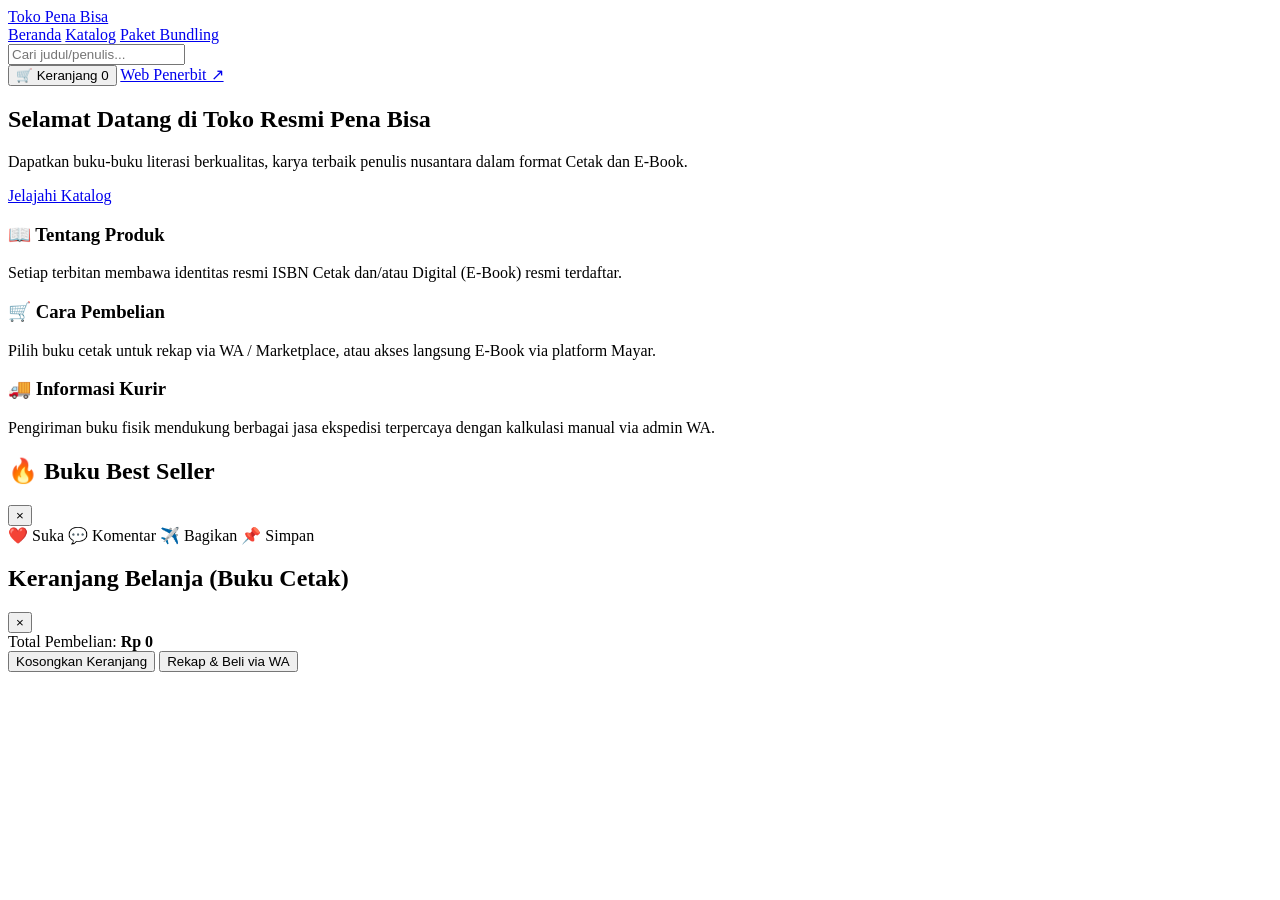
==== index.html @ 30b11e19 "Create index.html" ====
<!DOCTYPE html>
<html lang="id">
<head>
  <meta charset="UTF-8">
  <meta name="viewport" content="width=device-width, initial-scale=1.0">
  <title>Beranda - Toko Penerbit Pena Bisa</title>
  <link rel="stylesheet" href="css/style.css">
</head>
<body data-page="beranda">

  <!-- HEADER GLOBAL -->
  <header class="navbar">
    <div class="navbar-brand">
      <a href="index.html" class="logo">Toko Pena Bisa</a>
    </div>
    <nav class="nav-menu">
      <a href="index.html" class="active">Beranda</a>
      <a href="katalog.html">Katalog</a>
      <a href="bundling.html">Paket Bundling</a>
    </nav>
    <div class="nav-actions">
      <div class="search-box">
        <input type="text" id="globalSearch" placeholder="Cari judul/penulis..." onkeyup="handleSearch(event)">
      </div>
      <button class="btn-cart-nav" onclick="toggleCartModal()">
        🛒 Keranjang <span id="cartBadge" class="badge">0</span>
      </button>
      <a href="https://penabisa.com" target="_blank" rel="noopener" class="btn-shortcut">Web Penerbit ↗</a>
    </div>
  </header>

  <!-- HERO BANNER PROMOSI -->
  <section class="hero-banner">
    <div class="banner-content">
      <h1>Selamat Datang di Toko Resmi Pena Bisa</h1>
      <p>Dapatkan buku-buku literasi berkualitas, karya terbaik penulis nusantara dalam format Cetak dan E-Book.</p>
      <a href="katalog.html" class="btn-primary">Jelajahi Katalog</a>
    </div>
  </section>

  <!-- INFORMASI LAYANAN -->
  <section class="info-section">
    <div class="info-card">
      <h3>📖 Tentang Produk</h3>
      <p>Setiap terbitan membawa identitas resmi ISBN Cetak dan/atau Digital (E-Book) resmi terdaftar.</p>
    </div>
    <div class="info-card">
      <h3>🛒 Cara Pembelian</h3>
      <p>Pilih buku cetak untuk rekap via WA / Marketplace, atau akses langsung E-Book via platform Mayar.</p>
    </div>
    <div class="info-card">
      <h3>🚚 Informasi Kurir</h3>
      <p>Pengiriman buku fisik mendukung berbagai jasa ekspedisi terpercaya dengan kalkulasi manual via admin WA.</p>
    </div>
  </section>

  <!-- BUKU BEST SELLER -->
  <section class="best-seller-section">
    <h2>🔥 Buku Best Seller</h2>
    <div id="bestSellerGrid" class="product-grid">
      <!-- Injected by main.js (filtered by is_best_seller: true) -->
    </div>
  </section>

  <!-- MODAL IG POP-UP -->
  <div id="igModal" class="modal-overlay hidden">
    <div class="modal-ig-container">
      <button class="close-modal" onclick="closeIgModal()">&times;</button>
      <div class="ig-left-carousel" id="igCarousel"></div>
      <div class="ig-right-content">
        <div id="igCopywriting" class="ig-copywriting"></div>
        <div class="ig-actions-dummy">
          <span>❤️ Suka</span> <span>💬 Komentar</span> <span>✈️ Bagikan</span> <span>📌 Simpan</span>
        </div>
        <div id="igModalFooter" class="ig-footer"></div>
      </div>
    </div>
  </div>

  <!-- MODAL KERANJANG BELANJA -->
  <div id="cartModal" class="modal-overlay hidden">
    <div class="modal-cart-container">
      <div class="cart-header">
        <h2>Keranjang Belanja (Buku Cetak)</h2>
        <button class="close-modal" onclick="toggleCartModal()">&times;</button>
      </div>
      <div id="cartItemsList" class="cart-items-list"></div>
      <div class="cart-summary">
        <span>Total Pembelian:</span>
        <strong id="cartTotal">Rp 0</strong>
      </div>
      <div class="cart-actions">
        <button onclick="clearCart()" class="btn-danger">Kosongkan Keranjang</button>
        <button onclick="checkoutViaWA()" class="btn-wa">Rekap & Beli via WA</button>
      </div>
    </div>
  </div>

  <script src="js/main.js"></script>
</body>
</html>
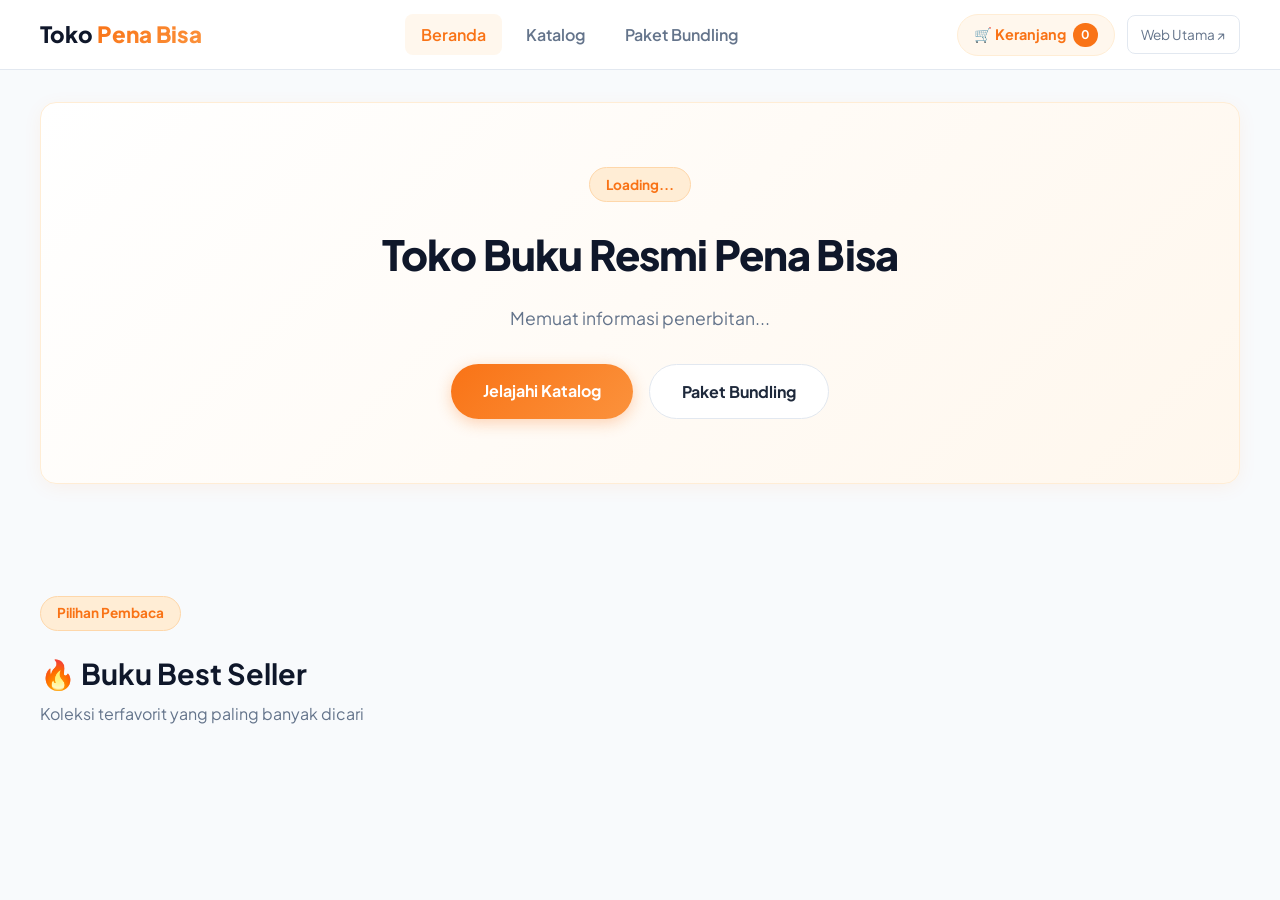
==== commit 044e723f: "Update index.html" ====
--- a/index.html
+++ b/index.html
@@ -3,99 +3,79 @@
 <head>
   <meta charset="UTF-8">
   <meta name="viewport" content="width=device-width, initial-scale=1.0">
-  <title>Beranda - Toko Penerbit Pena Bisa</title>
-  <link rel="stylesheet" href="css/style.css">
+  <title>Toko Penerbit Pena Bisa - Toko Buku Literasi Modern</title>
+  
+  <!-- Font Modern Plus Jakarta Sans -->
+  <link rel="preconnect" href="https://fonts.googleapis.com">
+  <link rel="preconnect" href="https://fonts.gstatic.com" crossorigin>
+  <link href="https://fonts.googleapis.com/css2?family=Plus+Jakarta+Sans:wght@500;600;700;800&display=swap" rel="stylesheet">
+  
+  <!-- Index Standalone CSS -->
+  <link rel="stylesheet" href="css/index.css">
 </head>
 <body data-page="beranda">
 
-  <!-- HEADER GLOBAL -->
+  <!-- NAVBAR LIGHT MODERN -->
   <header class="navbar">
-    <div class="navbar-brand">
-      <a href="index.html" class="logo">Toko Pena Bisa</a>
-    </div>
-    <nav class="nav-menu">
-      <a href="index.html" class="active">Beranda</a>
-      <a href="katalog.html">Katalog</a>
-      <a href="bundling.html">Paket Bundling</a>
-    </nav>
-    <div class="nav-actions">
-      <div class="search-box">
-        <input type="text" id="globalSearch" placeholder="Cari judul/penulis..." onkeyup="handleSearch(event)">
+    <div class="nav-container">
+      <a href="index.html" class="logo">
+        Toko <span>Pena Bisa</span>
+      </a>
+      
+      <nav class="nav-links">
+        <a href="index.html" class="active">Beranda</a>
+        <a href="katalog.html">Katalog</a>
+        <a href="bundling.html">Paket Bundling</a>
+      </nav>
+
+      <div class="nav-right">
+        <a href="cart.html" class="btn-cart-light">
+          🛒 Keranjang <span id="cartBadge" class="badge-count">0</span>
+        </a>
+        <a href="https://penabisa.com" target="_blank" rel="noopener" class="btn-publisher">
+          Web Utama ↗
+        </a>
       </div>
-      <button class="btn-cart-nav" onclick="toggleCartModal()">
-        🛒 Keranjang <span id="cartBadge" class="badge">0</span>
-      </button>
-      <a href="https://penabisa.com" target="_blank" rel="noopener" class="btn-shortcut">Web Penerbit ↗</a>
     </div>
   </header>
 
   <!-- HERO BANNER PROMOSI -->
-  <section class="hero-banner">
-    <div class="banner-content">
-      <h1>Selamat Datang di Toko Resmi Pena Bisa</h1>
-      <p>Dapatkan buku-buku literasi berkualitas, karya terbaik penulis nusantara dalam format Cetak dan E-Book.</p>
-      <a href="katalog.html" class="btn-primary">Jelajahi Katalog</a>
-    </div>
-  </section>
-
-  <!-- INFORMASI LAYANAN -->
-  <section class="info-section">
-    <div class="info-card">
-      <h3>📖 Tentang Produk</h3>
-      <p>Setiap terbitan membawa identitas resmi ISBN Cetak dan/atau Digital (E-Book) resmi terdaftar.</p>
-    </div>
-    <div class="info-card">
-      <h3>🛒 Cara Pembelian</h3>
-      <p>Pilih buku cetak untuk rekap via WA / Marketplace, atau akses langsung E-Book via platform Mayar.</p>
-    </div>
-    <div class="info-card">
-      <h3>🚚 Informasi Kurir</h3>
-      <p>Pengiriman buku fisik mendukung berbagai jasa ekspedisi terpercaya dengan kalkulasi manual via admin WA.</p>
-    </div>
-  </section>
-
-  <!-- BUKU BEST SELLER -->
-  <section class="best-seller-section">
-    <h2>🔥 Buku Best Seller</h2>
-    <div id="bestSellerGrid" class="product-grid">
-      <!-- Injected by main.js (filtered by is_best_seller: true) -->
-    </div>
-  </section>
-
-  <!-- MODAL IG POP-UP -->
-  <div id="igModal" class="modal-overlay hidden">
-    <div class="modal-ig-container">
-      <button class="close-modal" onclick="closeIgModal()">&times;</button>
-      <div class="ig-left-carousel" id="igCarousel"></div>
-      <div class="ig-right-content">
-        <div id="igCopywriting" class="ig-copywriting"></div>
-        <div class="ig-actions-dummy">
-          <span>❤️ Suka</span> <span>💬 Komentar</span> <span>✈️ Bagikan</span> <span>📌 Simpan</span>
-        </div>
-        <div id="igModalFooter" class="ig-footer"></div>
+  <div class="hero-wrapper">
+    <section class="hero-card">
+      <span id="heroBadge" class="badge-pill">Loading...</span>
+      <h1 id="heroHeadline">Toko Buku Resmi Pena Bisa</h1>
+      <p id="heroSubheadline">Memuat informasi penerbitan...</p>
+      
+      <div class="hero-buttons">
+        <a id="heroCtaPrimary" href="katalog.html" class="btn-brand-primary">Jelajahi Katalog</a>
+        <a id="heroCtaSecondary" href="bundling.html" class="btn-brand-secondary">Paket Bundling</a>
       </div>
-    </div>
+    </section>
   </div>
 
-  <!-- MODAL KERANJANG BELANJA -->
-  <div id="cartModal" class="modal-overlay hidden">
-    <div class="modal-cart-container">
-      <div class="cart-header">
-        <h2>Keranjang Belanja (Buku Cetak)</h2>
-        <button class="close-modal" onclick="toggleCartModal()">&times;</button>
-      </div>
-      <div id="cartItemsList" class="cart-items-list"></div>
-      <div class="cart-summary">
-        <span>Total Pembelian:</span>
-        <strong id="cartTotal">Rp 0</strong>
-      </div>
-      <div class="cart-actions">
-        <button onclick="clearCart()" class="btn-danger">Kosongkan Keranjang</button>
-        <button onclick="checkoutViaWA()" class="btn-wa">Rekap & Beli via WA</button>
-      </div>
-    </div>
+  <!-- INFORMASI LAYANAN (3 CARDS) -->
+  <div class="section-wrapper">
+    <section class="info-grid" id="infoServicesGrid">
+      <!-- Injected dynamically via JS from data/index.json -->
+    </section>
   </div>
 
+  <!-- BUKU BEST SELLER SECTIONS -->
+  <div class="section-wrapper">
+    <section>
+      <div class="section-title-box">
+        <span id="bestSellerBadge" class="badge-pill">Pilihan Pembaca</span>
+        <h2 id="bestSellerTitle">🔥 Buku Best Seller</h2>
+        <p id="bestSellerSubtitle">Koleksi terfavorit yang paling banyak dicari</p>
+      </div>
+
+      <div id="bestSellerGrid" class="product-grid-light">
+        <!-- Injected dynamically via JS -->
+      </div>
+    </section>
+  </div>
+
+  <!-- SCRIPT ENGINE -->
   <script src="js/main.js"></script>
 </body>
 </html>
--- a/css/index.css
+++ b/css/index.css
@@ -0,0 +1,366 @@
+/* ==========================================================================
+   INDEX.CSS - Toko Buku Pena Bisa (Modern Light Educational Theme)
+   ========================================================================== */
+
+:root {
+  --bg-page: #f8fafc;
+  --bg-card: #ffffff;
+  --text-main: #1e293b;
+  --text-muted: #64748b;
+  
+  --brand-orange: #f97316;
+  --brand-gold: #eab308;
+  --brand-gradient: linear-gradient(135deg, #f97316 0%, #fb923c 100%);
+  --brand-gradient-gold: linear-gradient(135deg, #f59e0b 0%, #d97706 100%);
+  
+  --shadow-sm: 0 1px 3px rgba(0,0,0,0.05);
+  --shadow-md: 0 4px 20px -2px rgba(249, 115, 22, 0.08);
+  --shadow-hover: 0 12px 30px -4px rgba(249, 115, 22, 0.15);
+  
+  --border-color: #e2e8f0;
+  --radius-lg: 16px;
+  --radius-md: 12px;
+  --radius-sm: 8px;
+}
+
+body {
+  background-color: var(--bg-page);
+  color: var(--text-main);
+  font-family: 'Plus Jakarta Sans', 'Segoe UI', system-ui, -apple-system, sans-serif;
+  margin: 0;
+  line-height: 1.6;
+}
+
+/* NAVBAR LIGHT MODERN */
+.navbar {
+  background: rgba(255, 255, 255, 0.9);
+  backdrop-filter: blur(12px);
+  border-bottom: 1px solid var(--border-color);
+  position: sticky;
+  top: 0;
+  z-index: 100;
+  padding: 0.85rem 0;
+}
+
+.nav-container {
+  max-width: 1200px;
+  margin: 0 auto;
+  padding: 0 1.5rem;
+  display: flex;
+  align-items: center;
+  justify-content: space-between;
+}
+
+.logo {
+  font-size: 1.4rem;
+  font-weight: 800;
+  color: #0f172a;
+  text-decoration: none;
+}
+
+.logo span {
+  background: var(--brand-gradient);
+  -webkit-background-clip: text;
+  -webkit-text-fill-color: transparent;
+}
+
+.nav-links {
+  display: flex;
+  gap: 0.5rem;
+}
+
+.nav-links a {
+  text-decoration: none;
+  color: var(--text-muted);
+  font-weight: 600;
+  padding: 0.5rem 1rem;
+  border-radius: var(--radius-sm);
+  transition: all 0.2s ease;
+}
+
+.nav-links a:hover, .nav-links a.active {
+  color: var(--brand-orange);
+  background-color: #fff7ed;
+}
+
+.nav-right {
+  display: flex;
+  align-items: center;
+  gap: 0.8rem;
+}
+
+.btn-cart-light {
+  background: #fff7ed;
+  border: 1px solid #ffedd5;
+  color: var(--brand-orange);
+  padding: 0.5rem 1rem;
+  border-radius: 30px;
+  font-weight: 700;
+  text-decoration: none;
+  font-size: 0.9rem;
+  display: inline-flex;
+  align-items: center;
+  gap: 0.4rem;
+  transition: all 0.2s ease;
+}
+
+.btn-cart-light:hover {
+  background: var(--brand-orange);
+  color: #ffffff;
+  box-shadow: var(--shadow-md);
+}
+
+.badge-count {
+  background: var(--brand-orange);
+  color: #fff;
+  font-size: 0.75rem;
+  padding: 0.15rem 0.5rem;
+  border-radius: 20px;
+}
+
+.btn-cart-light:hover .badge-count {
+  background: #ffffff;
+  color: var(--brand-orange);
+}
+
+.btn-publisher {
+  font-size: 0.85rem;
+  color: var(--text-muted);
+  text-decoration: none;
+  padding: 0.5rem 0.8rem;
+  border-radius: var(--radius-sm);
+  border: 1px solid var(--border-color);
+}
+
+/* HERO SECTION CONTAINER CONTROL */
+.hero-wrapper {
+  max-width: 1200px;
+  margin: 2rem auto;
+  padding: 0 1.5rem;
+}
+
+.hero-card {
+  background: linear-gradient(135deg, #ffffff 0%, #fff7ed 100%);
+  border: 1px solid #ffedd5;
+  border-radius: var(--radius-lg);
+  padding: 4rem 2rem;
+  text-align: center;
+  box-shadow: var(--shadow-md);
+  position: relative;
+  overflow: hidden;
+}
+
+.badge-pill {
+  display: inline-block;
+  background: #ffedd5;
+  color: var(--brand-orange);
+  font-weight: 700;
+  font-size: 0.85rem;
+  padding: 0.35rem 1rem;
+  border-radius: 30px;
+  margin-bottom: 1.2rem;
+  border: 1px solid #fed7aa;
+}
+
+.hero-card h1 {
+  font-size: 2.6rem;
+  font-weight: 800;
+  color: #0f172a;
+  margin: 0 0 1rem 0;
+  letter-spacing: -0.02em;
+}
+
+.hero-card p {
+  color: var(--text-muted);
+  font-size: 1.1rem;
+  max-width: 650px;
+  margin: 0 auto 2rem auto;
+}
+
+.hero-buttons {
+  display: flex;
+  justify-content: center;
+  gap: 1rem;
+}
+
+.btn-brand-primary {
+  background: var(--brand-gradient);
+  color: #ffffff;
+  font-weight: 700;
+  padding: 0.85rem 2rem;
+  border-radius: 30px;
+  text-decoration: none;
+  box-shadow: 0 4px 15px rgba(249, 115, 22, 0.3);
+  transition: all 0.2s ease;
+}
+
+.btn-brand-primary:hover {
+  transform: translateY(-2px);
+  box-shadow: 0 8px 25px rgba(249, 115, 22, 0.4);
+}
+
+.btn-brand-secondary {
+  background: #ffffff;
+  color: var(--text-main);
+  border: 1px solid var(--border-color);
+  font-weight: 700;
+  padding: 0.85rem 2rem;
+  border-radius: 30px;
+  text-decoration: none;
+  transition: all 0.2s ease;
+}
+
+.btn-brand-secondary:hover {
+  background: #f1f5f9;
+}
+
+/* SECTION CONTAINER */
+.section-wrapper {
+  max-width: 1200px;
+  margin: 3.5rem auto;
+  padding: 0 1.5rem;
+}
+
+/* INFO SERVICES CARDS */
+.info-grid {
+  display: grid;
+  grid-template-columns: repeat(3, 1fr);
+  gap: 1.5rem;
+}
+
+.info-card-modern {
+  background: var(--bg-card);
+  border: 1px solid var(--border-color);
+  border-radius: var(--radius-md);
+  padding: 1.8rem;
+  transition: all 0.3s ease;
+  box-shadow: var(--shadow-sm);
+  position: relative;
+}
+
+.info-card-modern:hover {
+  border-color: #fdba74;
+  transform: translateY(-4px);
+  box-shadow: var(--shadow-hover);
+}
+
+.info-card-modern .badge-card {
+  font-size: 0.75rem;
+  font-weight: 700;
+  color: var(--brand-orange);
+  background: #fff7ed;
+  padding: 0.2rem 0.6rem;
+  border-radius: 6px;
+  display: inline-block;
+  margin-bottom: 0.8rem;
+}
+
+.info-card-header {
+  display: flex;
+  align-items: center;
+  gap: 0.8rem;
+  margin-bottom: 0.8rem;
+}
+
+.info-card-header .icon {
+  font-size: 1.8rem;
+}
+
+.info-card-header h3 {
+  margin: 0;
+  font-size: 1.15rem;
+  color: #0f172a;
+}
+
+.info-card-modern p {
+  color: var(--text-muted);
+  font-size: 0.95rem;
+  margin: 0;
+}
+
+/* SECTION HEADER */
+.section-title-box {
+  margin-bottom: 2rem;
+}
+
+.section-title-box h2 {
+  font-size: 1.8rem;
+  color: #0f172a;
+  margin: 0 0 0.3rem 0;
+}
+
+.section-title-box p {
+  color: var(--text-muted);
+  margin: 0;
+}
+
+/* PRODUCT GRID LIGHT MODERNE */
+.product-grid-light {
+  display: grid;
+  grid-template-columns: repeat(auto-fill, minmax(240px, 1fr));
+  gap: 1.8rem;
+}
+
+.book-card-light {
+  background: var(--bg-card);
+  border: 1px solid var(--border-color);
+  border-radius: var(--radius-md);
+  padding: 1.2rem;
+  display: flex;
+  flex-direction: column;
+  justify-content: space-between;
+  transition: all 0.3s ease;
+  box-shadow: var(--shadow-sm);
+}
+
+.book-card-light:hover {
+  border-color: #fdba74;
+  transform: translateY(-5px);
+  box-shadow: var(--shadow-hover);
+}
+
+.book-card-light img {
+  width: 100%;
+  height: 260px;
+  object-fit: cover;
+  border-radius: var(--radius-sm);
+  margin-bottom: 1rem;
+}
+
+.book-card-light h4 {
+  font-size: 1.05rem;
+  color: #0f172a;
+  margin: 0 0 0.5rem 0;
+  line-height: 1.4;
+}
+
+.book-card-light .price-light {
+  color: var(--brand-orange);
+  font-weight: 800;
+  font-size: 1.15rem;
+  margin-bottom: 1rem;
+}
+
+.btn-card-action {
+  background: #ffffff;
+  border: 1.5px solid var(--brand-orange);
+  color: var(--brand-orange);
+  padding: 0.65rem;
+  border-radius: var(--radius-sm);
+  font-weight: 700;
+  cursor: pointer;
+  transition: all 0.2s ease;
+  width: 100%;
+}
+
+.btn-card-action:hover {
+  background: var(--brand-orange);
+  color: #ffffff;
+}
+
+/* RESPONSIVE DESIGN */
+@media (max-width: 900px) {
+  .info-grid { grid-template-columns: 1fr; }
+  .hero-card h1 { font-size: 2rem; }
+  .hero-buttons { flex-direction: column; }
+}
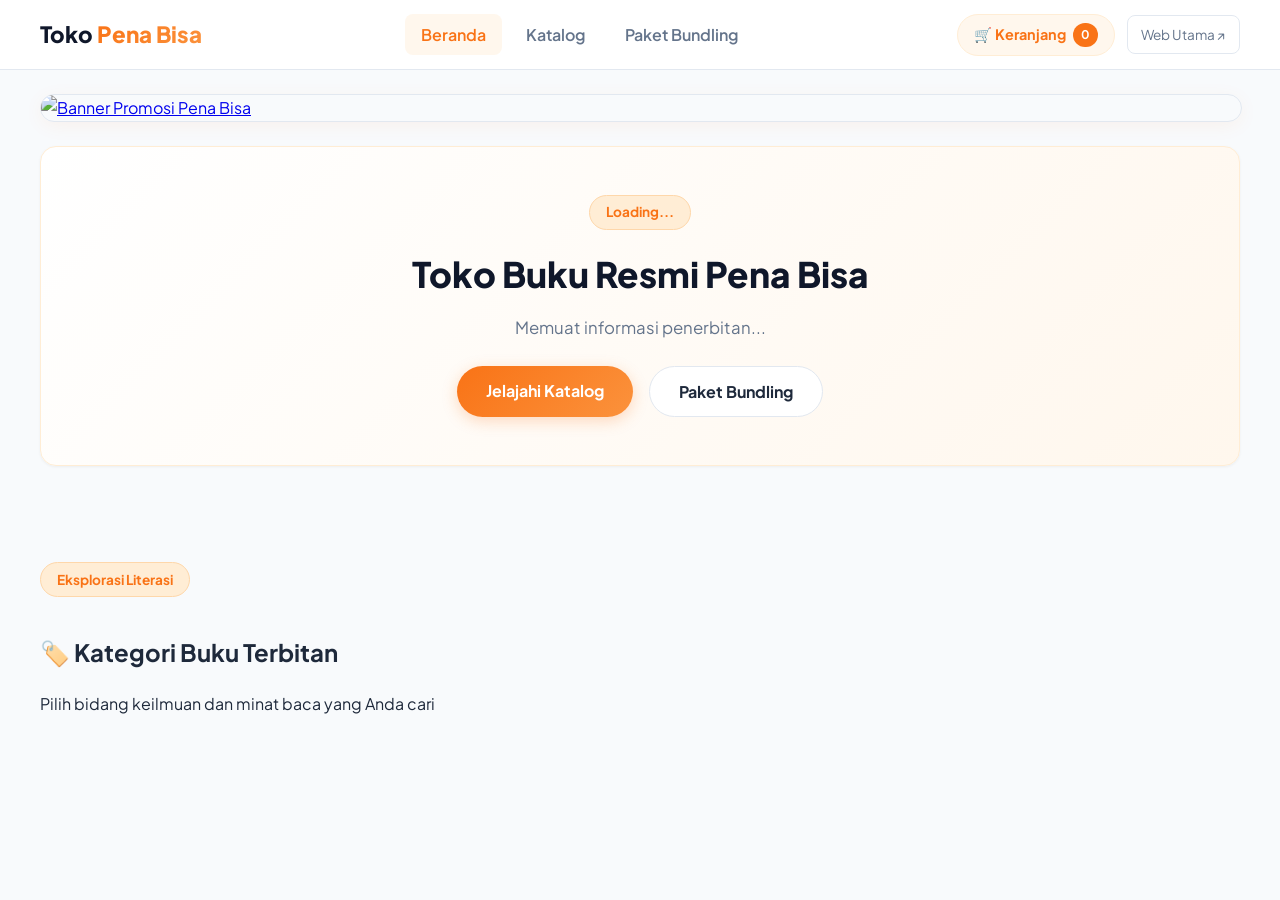
==== commit 6b4024d8: "Update index.html" ====
--- a/index.html
+++ b/index.html
@@ -5,12 +5,10 @@
   <meta name="viewport" content="width=device-width, initial-scale=1.0">
   <title>Toko Penerbit Pena Bisa - Toko Buku Literasi Modern</title>
   
-  <!-- Font Modern Plus Jakarta Sans -->
   <link rel="preconnect" href="https://fonts.googleapis.com">
   <link rel="preconnect" href="https://fonts.gstatic.com" crossorigin>
   <link href="https://fonts.googleapis.com/css2?family=Plus+Jakarta+Sans:wght@500;600;700;800&display=swap" rel="stylesheet">
   
-  <!-- Index Standalone CSS -->
   <link rel="stylesheet" href="css/index.css">
 </head>
 <body data-page="beranda">
@@ -39,8 +37,14 @@
     </div>
   </header>
 
-  <!-- HERO BANNER PROMOSI -->
+  <!-- BANNER PROMO & HERO WRAPPER -->
   <div class="hero-wrapper">
+    <!-- BANNER PROMOSI UTAMA -->
+    <a id="bannerPromoLink" href="katalog.html" class="banner-promo-container">
+      <img id="bannerPromoImg" src="assets/banner-default.png" alt="Banner Promosi Pena Bisa">
+    </a>
+
+    <!-- HERO INTRO CARD -->
     <section class="hero-card">
       <span id="heroBadge" class="badge-pill">Loading...</span>
       <h1 id="heroHeadline">Toko Buku Resmi Pena Bisa</h1>
@@ -53,29 +57,28 @@
     </section>
   </div>
 
-  <!-- INFORMASI LAYANAN (3 CARDS) -->
+  <!-- INFORMASI LAYANAN -->
   <div class="section-wrapper">
     <section class="info-grid" id="infoServicesGrid">
-      <!-- Injected dynamically via JS from data/index.json -->
+      <!-- Injected via JS dari data/index.json -->
     </section>
   </div>
 
-  <!-- BUKU BEST SELLER SECTIONS -->
+  <!-- SHOWCASE KATEGORI LENGKAP (KATEGORI A-V) -->
   <div class="section-wrapper">
     <section>
       <div class="section-title-box">
-        <span id="bestSellerBadge" class="badge-pill">Pilihan Pembaca</span>
-        <h2 id="bestSellerTitle">🔥 Buku Best Seller</h2>
-        <p id="bestSellerSubtitle">Koleksi terfavorit yang paling banyak dicari</p>
+        <span id="catBadge" class="badge-pill">Eksplorasi Literasi</span>
+        <h2 id="catTitle">🏷️ Kategori Buku Terbitan</h2>
+        <p id="catSubtitle">Pilih bidang keilmuan dan minat baca yang Anda cari</p>
       </div>
 
-      <div id="bestSellerGrid" class="product-grid-light">
-        <!-- Injected dynamically via JS -->
+      <div id="categoryGrid" class="category-grid">
+        <!-- Injected via JS dari data/index.json -->
       </div>
     </section>
   </div>
 
-  <!-- SCRIPT ENGINE -->
   <script src="js/main.js"></script>
 </body>
 </html>
--- a/css/index.css
+++ b/css/index.css
@@ -1,5 +1,5 @@
 /* ==========================================================================
-   INDEX.CSS - Toko Buku Pena Bisa (Modern Light Educational Theme)
+   INDEX.CSS - Modern Educational Theme dengan Banner Promo & Kategori Grid
    ========================================================================== */
 
 :root {
@@ -11,11 +11,10 @@
   --brand-orange: #f97316;
   --brand-gold: #eab308;
   --brand-gradient: linear-gradient(135deg, #f97316 0%, #fb923c 100%);
-  --brand-gradient-gold: linear-gradient(135deg, #f59e0b 0%, #d97706 100%);
   
   --shadow-sm: 0 1px 3px rgba(0,0,0,0.05);
   --shadow-md: 0 4px 20px -2px rgba(249, 115, 22, 0.08);
-  --shadow-hover: 0 12px 30px -4px rgba(249, 115, 22, 0.15);
+  --shadow-hover: 0 10px 25px -4px rgba(249, 115, 22, 0.15);
   
   --border-color: #e2e8f0;
   --radius-lg: 16px;
@@ -26,14 +25,14 @@
 body {
   background-color: var(--bg-page);
   color: var(--text-main);
-  font-family: 'Plus Jakarta Sans', 'Segoe UI', system-ui, -apple-system, sans-serif;
+  font-family: 'Plus Jakarta Sans', system-ui, -apple-system, sans-serif;
   margin: 0;
   line-height: 1.6;
 }
 
-/* NAVBAR LIGHT MODERN */
+/* NAVBAR */
 .navbar {
-  background: rgba(255, 255, 255, 0.9);
+  background: rgba(255, 255, 255, 0.95);
   backdrop-filter: blur(12px);
   border-bottom: 1px solid var(--border-color);
   position: sticky;
@@ -101,13 +100,6 @@
   display: inline-flex;
   align-items: center;
   gap: 0.4rem;
-  transition: all 0.2s ease;
-}
-
-.btn-cart-light:hover {
-  background: var(--brand-orange);
-  color: #ffffff;
-  box-shadow: var(--shadow-md);
 }
 
 .badge-count {
@@ -118,11 +110,6 @@
   border-radius: 20px;
 }
 
-.btn-cart-light:hover .badge-count {
-  background: #ffffff;
-  color: var(--brand-orange);
-}
-
 .btn-publisher {
   font-size: 0.85rem;
   color: var(--text-muted);
@@ -132,22 +119,39 @@
   border: 1px solid var(--border-color);
 }
 
-/* HERO SECTION CONTAINER CONTROL */
+/* BANNER PROMOSI & HERO WRAPPER */
 .hero-wrapper {
   max-width: 1200px;
-  margin: 2rem auto;
+  margin: 1.5rem auto 2rem auto;
   padding: 0 1.5rem;
+  display: flex;
+  flex-direction: column;
+  gap: 1.5rem;
+}
+
+.banner-promo-container {
+  width: 100%;
+  border-radius: var(--radius-lg);
+  overflow: hidden;
+  box-shadow: var(--shadow-md);
+  border: 1px solid var(--border-color);
+}
+
+.banner-promo-container img {
+  width: 100%;
+  height: auto;
+  display: block;
+  max-height: 320px;
+  object-fit: cover;
 }
 
 .hero-card {
   background: linear-gradient(135deg, #ffffff 0%, #fff7ed 100%);
   border: 1px solid #ffedd5;
   border-radius: var(--radius-lg);
-  padding: 4rem 2rem;
+  padding: 3rem 2rem;
   text-align: center;
-  box-shadow: var(--shadow-md);
-  position: relative;
-  overflow: hidden;
+  box-shadow: var(--shadow-sm);
 }
 
 .badge-pill {
@@ -158,23 +162,22 @@
   font-size: 0.85rem;
   padding: 0.35rem 1rem;
   border-radius: 30px;
-  margin-bottom: 1.2rem;
+  margin-bottom: 1rem;
   border: 1px solid #fed7aa;
 }
 
 .hero-card h1 {
-  font-size: 2.6rem;
+  font-size: 2.2rem;
   font-weight: 800;
   color: #0f172a;
-  margin: 0 0 1rem 0;
-  letter-spacing: -0.02em;
+  margin: 0 0 0.8rem 0;
 }
 
 .hero-card p {
   color: var(--text-muted);
-  font-size: 1.1rem;
+  font-size: 1.05rem;
   max-width: 650px;
-  margin: 0 auto 2rem auto;
+  margin: 0 auto 1.5rem auto;
 }
 
 .hero-buttons {
@@ -187,16 +190,10 @@
   background: var(--brand-gradient);
   color: #ffffff;
   font-weight: 700;
-  padding: 0.85rem 2rem;
+  padding: 0.75rem 1.8rem;
   border-radius: 30px;
   text-decoration: none;
-  box-shadow: 0 4px 15px rgba(249, 115, 22, 0.3);
-  transition: all 0.2s ease;
-}
-
-.btn-brand-primary:hover {
-  transform: translateY(-2px);
-  box-shadow: 0 8px 25px rgba(249, 115, 22, 0.4);
+  box-shadow: 0 4px 15px rgba(249, 115, 22, 0.25);
 }
 
 .btn-brand-secondary {
@@ -204,20 +201,15 @@
   color: var(--text-main);
   border: 1px solid var(--border-color);
   font-weight: 700;
-  padding: 0.85rem 2rem;
+  padding: 0.75rem 1.8rem;
   border-radius: 30px;
   text-decoration: none;
-  transition: all 0.2s ease;
-}
-
-.btn-brand-secondary:hover {
-  background: #f1f5f9;
-}
-
-/* SECTION CONTAINER */
+}
+
+/* SECTION WRAPPER */
 .section-wrapper {
   max-width: 1200px;
-  margin: 3.5rem auto;
+  margin: 3rem auto;
   padding: 0 1.5rem;
 }
 
@@ -232,16 +224,8 @@
   background: var(--bg-card);
   border: 1px solid var(--border-color);
   border-radius: var(--radius-md);
-  padding: 1.8rem;
-  transition: all 0.3s ease;
+  padding: 1.5rem;
   box-shadow: var(--shadow-sm);
-  position: relative;
-}
-
-.info-card-modern:hover {
-  border-color: #fdba74;
-  transform: translateY(-4px);
-  box-shadow: var(--shadow-hover);
 }
 
 .info-card-modern .badge-card {
@@ -252,115 +236,87 @@
   padding: 0.2rem 0.6rem;
   border-radius: 6px;
   display: inline-block;
-  margin-bottom: 0.8rem;
+  margin-bottom: 0.6rem;
 }
 
 .info-card-header {
   display: flex;
   align-items: center;
   gap: 0.8rem;
-  margin-bottom: 0.8rem;
-}
-
-.info-card-header .icon {
-  font-size: 1.8rem;
+  margin-bottom: 0.5rem;
 }
 
 .info-card-header h3 {
   margin: 0;
-  font-size: 1.15rem;
+  font-size: 1.1rem;
   color: #0f172a;
 }
 
 .info-card-modern p {
   color: var(--text-muted);
-  font-size: 0.95rem;
+  font-size: 0.9rem;
   margin: 0;
 }
 
-/* SECTION HEADER */
-.section-title-box {
-  margin-bottom: 2rem;
-}
-
-.section-title-box h2 {
-  font-size: 1.8rem;
-  color: #0f172a;
-  margin: 0 0 0.3rem 0;
-}
-
-.section-title-box p {
-  color: var(--text-muted);
-  margin: 0;
-}
-
-/* PRODUCT GRID LIGHT MODERNE */
-.product-grid-light {
+/* GRID KATEGORI (A-V) */
+.category-grid {
   display: grid;
-  grid-template-columns: repeat(auto-fill, minmax(240px, 1fr));
-  gap: 1.8rem;
-}
-
-.book-card-light {
+  grid-template-columns: repeat(auto-fill, minmax(220px, 1fr));
+  gap: 1rem;
+}
+
+.category-card {
   background: var(--bg-card);
   border: 1px solid var(--border-color);
   border-radius: var(--radius-md);
-  padding: 1.2rem;
-  display: flex;
-  flex-direction: column;
-  justify-content: space-between;
-  transition: all 0.3s ease;
+  padding: 1rem 1.2rem;
+  display: flex;
+  align-items: center;
+  gap: 0.8rem;
+  text-decoration: none;
+  color: var(--text-main);
+  transition: all 0.2s ease;
   box-shadow: var(--shadow-sm);
 }
 
-.book-card-light:hover {
+.category-card:hover {
   border-color: #fdba74;
-  transform: translateY(-5px);
+  background: #fff7ed;
+  transform: translateY(-2px);
   box-shadow: var(--shadow-hover);
 }
 
-.book-card-light img {
-  width: 100%;
-  height: 260px;
-  object-fit: cover;
-  border-radius: var(--radius-sm);
-  margin-bottom: 1rem;
-}
-
-.book-card-light h4 {
-  font-size: 1.05rem;
-  color: #0f172a;
-  margin: 0 0 0.5rem 0;
-  line-height: 1.4;
-}
-
-.book-card-light .price-light {
-  color: var(--brand-orange);
-  font-weight: 800;
-  font-size: 1.15rem;
-  margin-bottom: 1rem;
-}
-
-.btn-card-action {
-  background: #ffffff;
-  border: 1.5px solid var(--brand-orange);
-  color: var(--brand-orange);
-  padding: 0.65rem;
-  border-radius: var(--radius-sm);
-  font-weight: 700;
-  cursor: pointer;
-  transition: all 0.2s ease;
-  width: 100%;
-}
-
-.btn-card-action:hover {
+.category-code {
   background: var(--brand-orange);
   color: #ffffff;
-}
-
-/* RESPONSIVE DESIGN */
+  font-weight: 800;
+  font-size: 0.85rem;
+  width: 28px;
+  height: 28px;
+  border-radius: 50%;
+  display: flex;
+  align-items: center;
+  justify-content: center;
+  flex-shrink: 0;
+}
+
+.category-info {
+  display: flex;
+  align-items: center;
+  gap: 0.5rem;
+}
+
+.category-icon {
+  font-size: 1.2rem;
+}
+
+.category-name {
+  font-weight: 700;
+  font-size: 0.92rem;
+  color: #0f172a;
+}
+
 @media (max-width: 900px) {
   .info-grid { grid-template-columns: 1fr; }
-  .hero-card h1 { font-size: 2rem; }
-  .hero-buttons { flex-direction: column; }
-}
+  .category-grid { grid-template-columns: repeat(2, 1fr); }
+}
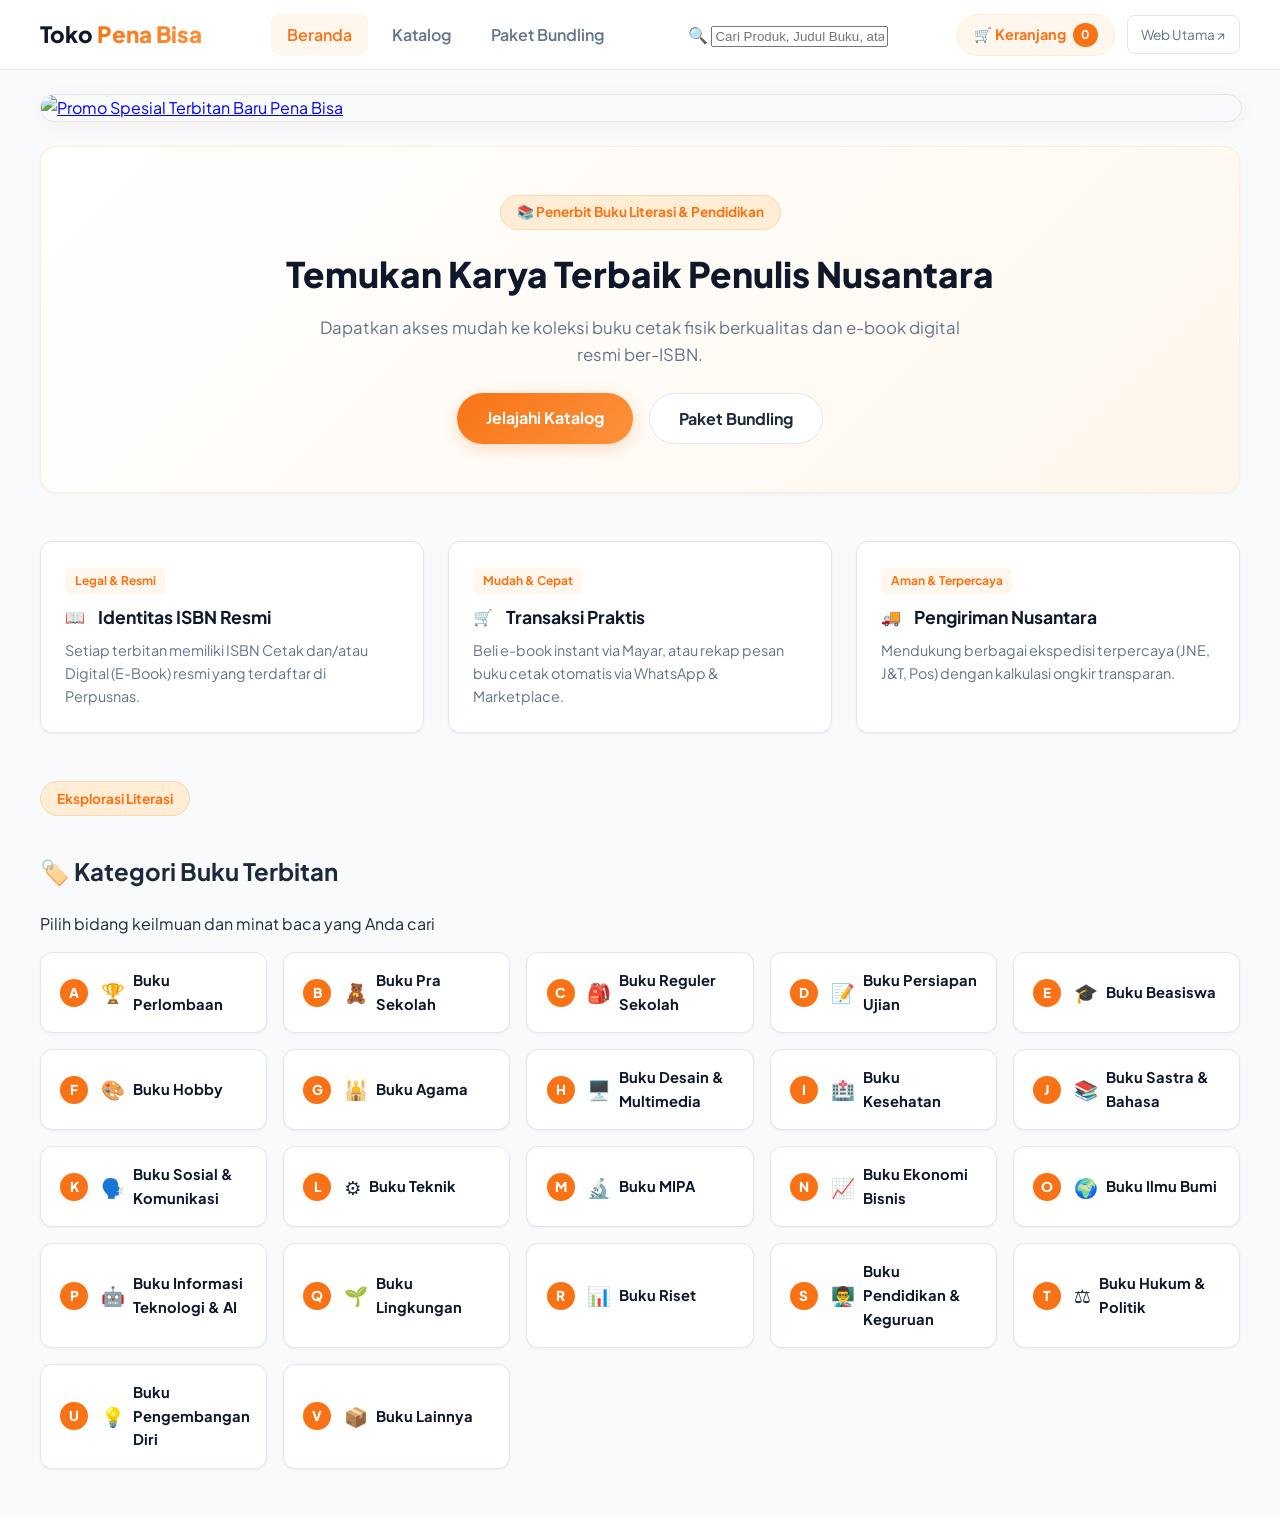
==== commit a4902730: "Update index.html" ====
--- a/index.html
+++ b/index.html
@@ -13,7 +13,7 @@
 </head>
 <body data-page="beranda">
 
-  <!-- NAVBAR LIGHT MODERN -->
+  <!-- NAVBAR LIGHT MODERN (DENGAN SEARCH BAR ALA GRAMEDIA) -->
   <header class="navbar">
     <div class="nav-container">
       <a href="index.html" class="logo">
@@ -25,6 +25,17 @@
         <a href="katalog.html">Katalog</a>
         <a href="bundling.html">Paket Bundling</a>
       </nav>
+
+      <!-- KOLOM PENCARIAN UTAMA IN-HEADER -->
+      <div class="header-search-bar">
+        <span class="search-icon">🔍</span>
+        <input 
+          type="text" 
+          id="globalSearchInput" 
+          placeholder="Cari Produk, Judul Buku, atau Penulis..." 
+          onkeypress="handleGlobalSearch(event)"
+        >
+      </div>
 
       <div class="nav-right">
         <a href="cart.html" class="btn-cart-light">
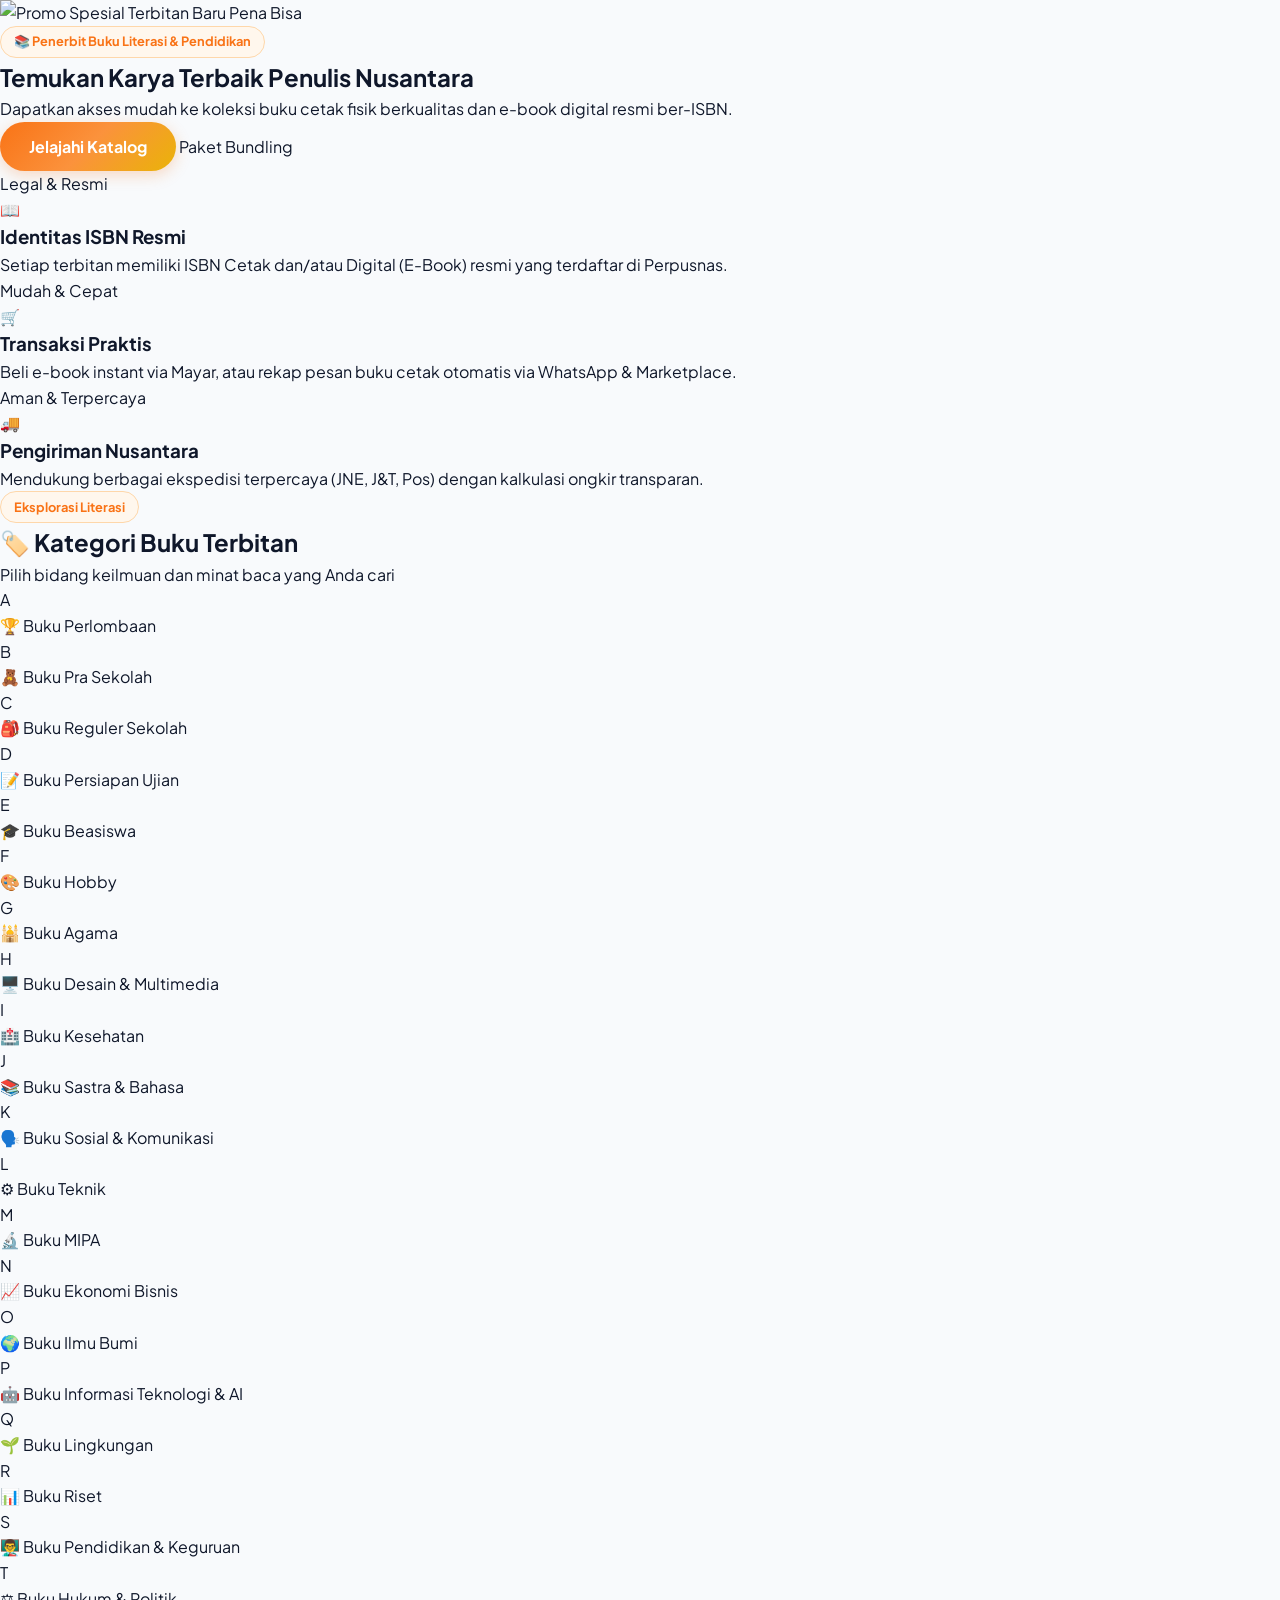
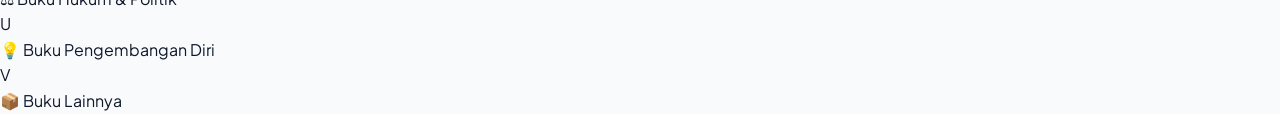
==== commit aa323279: "Update index.html" ====
--- a/index.html
+++ b/index.html
@@ -5,48 +5,18 @@
   <meta name="viewport" content="width=device-width, initial-scale=1.0">
   <title>Toko Penerbit Pena Bisa - Toko Buku Literasi Modern</title>
   
+  <!-- Font Modern Plus Jakarta Sans -->
   <link rel="preconnect" href="https://fonts.googleapis.com">
   <link rel="preconnect" href="https://fonts.gstatic.com" crossorigin>
   <link href="https://fonts.googleapis.com/css2?family=Plus+Jakarta+Sans:wght@500;600;700;800&display=swap" rel="stylesheet">
   
-  <link rel="stylesheet" href="css/index.css">
+  <!-- Single Global CSS -->
+  <link rel="stylesheet" href="css/style.css">
 </head>
 <body data-page="beranda">
 
-  <!-- NAVBAR LIGHT MODERN (DENGAN SEARCH BAR ALA GRAMEDIA) -->
-  <header class="navbar">
-    <div class="nav-container">
-      <a href="index.html" class="logo">
-        Toko <span>Pena Bisa</span>
-      </a>
-      
-      <nav class="nav-links">
-        <a href="index.html" class="active">Beranda</a>
-        <a href="katalog.html">Katalog</a>
-        <a href="bundling.html">Paket Bundling</a>
-      </nav>
-
-      <!-- KOLOM PENCARIAN UTAMA IN-HEADER -->
-      <div class="header-search-bar">
-        <span class="search-icon">🔍</span>
-        <input 
-          type="text" 
-          id="globalSearchInput" 
-          placeholder="Cari Produk, Judul Buku, atau Penulis..." 
-          onkeypress="handleGlobalSearch(event)"
-        >
-      </div>
-
-      <div class="nav-right">
-        <a href="cart.html" class="btn-cart-light">
-          🛒 Keranjang <span id="cartBadge" class="badge-count">0</span>
-        </a>
-        <a href="https://penabisa.com" target="_blank" rel="noopener" class="btn-publisher">
-          Web Utama ↗
-        </a>
-      </div>
-    </div>
-  </header>
+  <!-- MASTER HEADER MODULAR (DILOAD AUTOMATIC VIA JS) -->
+  <div id="globalHeader"></div>
 
   <!-- BANNER PROMO & HERO WRAPPER -->
   <div class="hero-wrapper">
@@ -68,7 +38,7 @@
     </section>
   </div>
 
-  <!-- INFORMASI LAYANAN -->
+  <!-- INFORMASI LAYANAN (3 CARDS) -->
   <div class="section-wrapper">
     <section class="info-grid" id="infoServicesGrid">
       <!-- Injected via JS dari data/index.json -->
@@ -90,6 +60,10 @@
     </section>
   </div>
 
+  <!-- MASTER FOOTER MODULAR (DILOAD AUTOMATIC VIA JS) -->
+  <div id="globalFooter"></div>
+
+  <!-- CORE ENGINE SCRIPT -->
   <script src="js/main.js"></script>
 </body>
 </html>
--- a/css/style.css
+++ b/css/style.css
@@ -0,0 +1,666 @@
+/* ==========================================================================
+   Toko Pena Bisa - Global Style (Light Modern Educational Theme)
+   ========================================================================== */
+
+:root {
+  --bg-page: #f8fafc;
+  --bg-card: #ffffff;
+  --text-main: #0f172a;
+  --text-muted: #64748b;
+  
+  --brand-orange: #f97316;
+  --brand-orange-hover: #ea580c;
+  --brand-gold: #eab308;
+  
+  /* Gradasi Modern Orange - Gold */
+  --brand-gradient: linear-gradient(135deg, #f97316 0%, #fb923c 50%, #eab308 100%);
+  --brand-gradient-soft: linear-gradient(135deg, #fff7ed 0%, #fef3c7 100%);
+  
+  --shadow-sm: 0 1px 3px rgba(0, 0, 0, 0.05);
+  --shadow-md: 0 4px 15px -2px rgba(249, 115, 22, 0.08);
+  --shadow-hover: 0 12px 25px -4px rgba(249, 115, 22, 0.15);
+  
+  --border-color: #e2e8f0;
+  --border-brand: #fed7aa;
+  
+  --radius-lg: 16px;
+  --radius-md: 12px;
+  --radius-sm: 8px;
+  
+  --shopee-orange: #ee4d2d;
+  --tokopedia-green: #03ac0e;
+  --mayar-blue: #0077ff;
+  --wa-green: #25d366;
+  --danger-red: #ef4444;
+  
+  --transition: all 0.25s cubic-bezier(0.25, 0.8, 0.25, 1);
+}
+
+/* BASE STYLES */
+* {
+  margin: 0;
+  padding: 0;
+  box-sizing: border-box;
+  font-family: 'Plus Jakarta Sans', 'Segoe UI', system-ui, -apple-system, sans-serif;
+}
+
+body {
+  background-color: var(--bg-page);
+  color: var(--text-main);
+  line-height: 1.6;
+  min-height: 100vh;
+}
+
+a {
+  text-decoration: none;
+  color: inherit;
+}
+
+.hidden {
+  display: none !important;
+}
+
+/* NAVBAR LIGHT MODERN (ALA GRAMEDIA) */
+.navbar {
+  background: rgba(255, 255, 255, 0.95);
+  backdrop-filter: blur(12px);
+  -webkit-backdrop-filter: blur(12px);
+  border-bottom: 1px solid var(--border-color);
+  position: sticky;
+  top: 0;
+  z-index: 1000;
+  padding: 0.85rem 0;
+  box-shadow: var(--shadow-sm);
+}
+
+.nav-container {
+  max-width: 1200px;
+  margin: 0 auto;
+  padding: 0 1.5rem;
+  display: flex;
+  align-items: center;
+  justify-content: space-between;
+  gap: 1.5rem;
+}
+
+.logo {
+  font-size: 1.35rem;
+  font-weight: 800;
+  color: #0f172a;
+  white-space: nowrap;
+}
+
+.logo span {
+  background: var(--brand-gradient);
+  -webkit-background-clip: text;
+  -webkit-text-fill-color: transparent;
+}
+
+.nav-links {
+  display: flex;
+  gap: 0.3rem;
+  white-space: nowrap;
+}
+
+.nav-links a {
+  color: var(--text-muted);
+  font-weight: 600;
+  padding: 0.5rem 0.8rem;
+  border-radius: var(--radius-sm);
+  transition: var(--transition);
+  font-size: 0.9rem;
+}
+
+.nav-links a:hover, .nav-links a.active {
+  color: var(--brand-orange);
+  background: #fff7ed;
+}
+
+/* SEARCH BAR MEMANJANG IN-HEADER */
+.header-search-bar {
+  flex: 1;
+  max-width: 450px;
+  position: relative;
+  display: flex;
+  align-items: center;
+}
+
+.header-search-bar .search-icon {
+  position: absolute;
+  left: 14px;
+  font-size: 0.9rem;
+  color: var(--text-muted);
+  pointer-events: none;
+}
+
+.header-search-bar input {
+  width: 100%;
+  padding: 0.55rem 1rem 0.55rem 2.4rem;
+  font-size: 0.88rem;
+  border-radius: 25px;
+  border: 1.5px solid var(--border-color);
+  background: #f8fafc;
+  color: var(--text-main);
+  outline: none;
+  transition: var(--transition);
+}
+
+.header-search-bar input:focus {
+  background: #ffffff;
+  border-color: var(--brand-orange);
+  box-shadow: 0 0 0 3px rgba(249, 115, 22, 0.12);
+}
+
+.nav-actions, .nav-right {
+  display: flex;
+  align-items: center;
+  gap: 0.8rem;
+  white-space: nowrap;
+}
+
+.btn-cart-nav, .btn-cart-light {
+  background: #fff7ed;
+  border: 1px solid #ffedd5;
+  color: var(--brand-orange);
+  padding: 0.5rem 1rem;
+  border-radius: 30px;
+  font-weight: 700;
+  font-size: 0.88rem;
+  cursor: pointer;
+  display: inline-flex;
+  align-items: center;
+  gap: 0.4rem;
+  transition: var(--transition);
+}
+
+.btn-cart-nav:hover, .btn-cart-light:hover {
+  background: var(--brand-orange);
+  color: #ffffff;
+  box-shadow: var(--shadow-md);
+}
+
+.badge, .badge-count {
+  background: var(--brand-orange);
+  color: #ffffff;
+  font-size: 0.75rem;
+  padding: 0.15rem 0.5rem;
+  border-radius: 20px;
+}
+
+.btn-cart-nav:hover .badge, .btn-cart-light:hover .badge-count {
+  background: #ffffff;
+  color: var(--brand-orange);
+}
+
+.btn-shortcut, .btn-publisher {
+  font-size: 0.85rem;
+  color: var(--text-muted);
+  padding: 0.45rem 0.8rem;
+  border-radius: var(--radius-sm);
+  border: 1px solid var(--border-color);
+  transition: var(--transition);
+}
+
+.btn-shortcut:hover, .btn-publisher:hover {
+  background: #ffffff;
+  border-color: var(--brand-orange);
+  color: var(--brand-orange);
+}
+
+/* BADGES & PILLS */
+.badge-pill, .badge-type, .badge-bundling {
+  display: inline-block;
+  background: #fff7ed;
+  color: var(--brand-orange);
+  font-weight: 700;
+  font-size: 0.8rem;
+  padding: 0.3rem 0.8rem;
+  border-radius: 30px;
+  border: 1px solid var(--border-brand);
+}
+
+.badge-bundling {
+  background: #fef3c7;
+  color: #d97706;
+  border-color: #fde68a;
+}
+
+/* BUTTONS MODERN */
+.btn-brand-primary, .btn-primary {
+  background: var(--brand-gradient);
+  color: #ffffff !important;
+  font-weight: 700;
+  padding: 0.75rem 1.8rem;
+  border-radius: 30px;
+  border: none;
+  cursor: pointer;
+  transition: var(--transition);
+  box-shadow: 0 4px 15px rgba(249, 115, 22, 0.25);
+  display: inline-block;
+}
+
+.btn-brand-primary:hover, .btn-primary:hover {
+  transform: translateY(-2px);
+  box-shadow: 0 8px 20px rgba(249, 115, 22, 0.35);
+}
+
+/* KATALOG & BUNDLING LAYOUT */
+.catalog-container {
+  max-width: 1200px;
+  margin: 2rem auto;
+  padding: 0 1.5rem;
+  display: grid;
+  grid-template-columns: 260px 1fr;
+  gap: 2rem;
+}
+
+.sidebar-filter {
+  background: var(--bg-card);
+  border: 1px solid var(--border-color);
+  border-radius: var(--radius-lg);
+  padding: 1.5rem;
+  height: fit-content;
+  box-shadow: var(--shadow-sm);
+}
+
+.sidebar-filter h3 {
+  font-size: 1.1rem;
+  color: var(--text-main);
+  margin-bottom: 1.2rem;
+  padding-bottom: 0.5rem;
+  border-bottom: 2px solid #fff7ed;
+}
+
+.filter-group {
+  margin-bottom: 1.5rem;
+}
+
+.filter-group h4 {
+  font-size: 0.9rem;
+  color: var(--brand-orange);
+  margin-bottom: 0.8rem;
+}
+
+.filter-group label {
+  display: block;
+  font-size: 0.9rem;
+  color: var(--text-muted);
+  margin-bottom: 0.5rem;
+  cursor: pointer;
+}
+
+.filter-group input[type="checkbox"] {
+  accent-color: var(--brand-orange);
+  margin-right: 0.4rem;
+}
+
+.catalog-header {
+  display: flex;
+  justify-content: space-between;
+  align-items: center;
+  margin-bottom: 1.5rem;
+}
+
+.catalog-header h2 {
+  font-size: 1.6rem;
+  color: var(--text-main);
+}
+
+.catalog-header span {
+  font-size: 0.9rem;
+  color: var(--text-muted);
+}
+
+/* PRODUCT CARDS (TOKOPEDIA / AMAZON STYLE) */
+.product-grid {
+  display: grid;
+  grid-template-columns: repeat(auto-fill, minmax(220px, 1fr));
+  gap: 1.5rem;
+}
+
+.book-card-light {
+  background: var(--bg-card);
+  border: 1px solid var(--border-color);
+  border-radius: var(--radius-md);
+  padding: 1.2rem;
+  display: flex;
+  flex-direction: column;
+  justify-content: space-between;
+  transition: var(--transition);
+  box-shadow: var(--shadow-sm);
+}
+
+.book-card-light:hover {
+  border-color: #fdba74;
+  transform: translateY(-4px);
+  box-shadow: var(--shadow-hover);
+}
+
+.book-card-light img {
+  width: 100%;
+  height: 250px;
+  object-fit: cover;
+  border-radius: var(--radius-sm);
+  margin-bottom: 1rem;
+  border: 1px solid var(--border-color);
+}
+
+.book-card-light h4 {
+  font-size: 1rem;
+  color: var(--text-main);
+  margin-bottom: 0.5rem;
+  line-height: 1.4;
+}
+
+.book-card-light .price-light {
+  color: var(--brand-orange);
+  font-weight: 800;
+  font-size: 1.1rem;
+  margin-bottom: 1rem;
+}
+
+.btn-card-action {
+  background: #ffffff;
+  border: 1.5px solid var(--brand-orange);
+  color: var(--brand-orange);
+  padding: 0.6rem;
+  border-radius: var(--radius-sm);
+  font-weight: 700;
+  cursor: pointer;
+  transition: var(--transition);
+  width: 100%;
+}
+
+.btn-card-action:hover {
+  background: var(--brand-orange);
+  color: #ffffff;
+}
+
+/* MODAL POP-UP IG STYLE */
+.modal-overlay {
+  position: fixed;
+  top: 0; left: 0; width: 100%; height: 100%;
+  background: rgba(15, 23, 42, 0.6);
+  backdrop-filter: blur(6px);
+  z-index: 2000;
+  display: flex;
+  align-items: center;
+  justify-content: center;
+}
+
+.modal-ig-container {
+  background: var(--bg-card);
+  border: 1px solid var(--border-color);
+  border-radius: var(--radius-lg);
+  width: 90%;
+  max-width: 880px;
+  height: 80vh;
+  display: flex;
+  position: relative;
+  overflow: hidden;
+  box-shadow: 0 20px 40px rgba(0,0,0,0.15);
+}
+
+.close-modal {
+  position: absolute;
+  top: 15px; right: 20px;
+  background: none; border: none;
+  color: var(--text-muted);
+  font-size: 1.8rem; cursor: pointer; z-index: 10;
+}
+
+.ig-left-carousel {
+  flex: 1.2;
+  background: #0f172a;
+  display: flex;
+  align-items: center;
+  justify-content: center;
+  overflow-x: auto;
+  scroll-snap-type: x mandatory;
+}
+
+.ig-left-carousel img {
+  max-width: 100%;
+  max-height: 100%;
+  object-fit: contain;
+  scroll-snap-align: center;
+}
+
+.ig-right-content {
+  flex: 1;
+  padding: 2rem;
+  display: flex;
+  flex-direction: column;
+  justify-content: space-between;
+  border-left: 1px solid var(--border-color);
+}
+
+.ig-copywriting {
+  color: var(--text-main);
+  white-space: pre-line;
+  overflow-y: auto;
+  max-height: 320px;
+  font-size: 0.95rem;
+}
+
+.ig-actions-dummy {
+  display: flex;
+  gap: 1.2rem;
+  padding: 1rem 0;
+  border-top: 1px solid var(--border-color);
+  color: var(--brand-orange);
+  font-weight: 600;
+  font-size: 0.85rem;
+}
+
+/* DETAIL PAGES */
+.detail-container {
+  max-width: 1100px;
+  margin: 3rem auto;
+  padding: 0 1.5rem;
+}
+
+.detail-wrapper {
+  display: grid;
+  grid-template-columns: 1fr 1fr;
+  gap: 3rem;
+  background: var(--bg-card);
+  border: 1px solid var(--border-color);
+  padding: 2.5rem;
+  border-radius: var(--radius-lg);
+  box-shadow: var(--shadow-sm);
+}
+
+.main-image-box img {
+  width: 100%;
+  max-height: 420px;
+  object-fit: contain;
+  border-radius: var(--radius-md);
+  border: 1px solid var(--border-color);
+}
+
+.detail-info h1 {
+  font-size: 1.8rem;
+  color: var(--text-main);
+  margin: 0.8rem 0 0.4rem 0;
+}
+
+.detail-penulis {
+  color: var(--text-muted);
+  font-size: 0.95rem;
+  margin-bottom: 1.5rem;
+}
+
+.metadata-card {
+  background: #f8fafc;
+  border: 1px solid var(--border-color);
+  padding: 1.2rem;
+  border-radius: var(--radius-md);
+  margin-bottom: 1.5rem;
+}
+
+.meta-item {
+  display: flex;
+  justify-content: space-between;
+  margin-bottom: 0.5rem;
+  font-size: 0.9rem;
+}
+
+.meta-item span { color: var(--text-muted); }
+.meta-item strong { color: var(--text-main); }
+
+.action-card {
+  display: flex;
+  flex-direction: column;
+  gap: 1rem;
+}
+
+.option-box {
+  border: 1px solid var(--border-color);
+  padding: 1.2rem;
+  border-radius: var(--radius-md);
+  background: #ffffff;
+}
+
+.btn-mayar {
+  display: block;
+  background: var(--mayar-blue);
+  color: #ffffff;
+  padding: 0.8rem;
+  text-align: center;
+  font-weight: 700;
+  border-radius: var(--radius-sm);
+  margin-top: 0.5rem;
+}
+
+.btn-group-cetak {
+  display: flex;
+  gap: 0.5rem;
+  margin-bottom: 0.8rem;
+}
+
+.btn-shopee { background: var(--shopee-orange); color: #fff; padding: 0.6rem 1rem; border-radius: var(--radius-sm); font-size: 0.85rem; font-weight: 700; }
+.btn-tokopedia { background: var(--tokopedia-green); color: #fff; padding: 0.6rem 1rem; border-radius: var(--radius-sm); font-size: 0.85rem; font-weight: 700; }
+.btn-wa { background: var(--wa-green); color: #fff; padding: 0.6rem 1rem; border-radius: var(--radius-sm); font-size: 0.85rem; font-weight: 700; text-align: center; }
+
+.btn-cart-add {
+  width: 100%;
+  background: var(--brand-gradient);
+  color: #ffffff;
+  font-weight: 700;
+  border: none;
+  padding: 0.85rem;
+  border-radius: var(--radius-sm);
+  cursor: pointer;
+  box-shadow: var(--shadow-md);
+}
+
+.detail-extra {
+  margin-top: 2rem;
+  background: var(--bg-card);
+  border: 1px solid var(--border-color);
+  padding: 2.5rem;
+  border-radius: var(--radius-lg);
+  box-shadow: var(--shadow-sm);
+}
+
+.markdown-body {
+  color: var(--text-main);
+  line-height: 1.7;
+}
+
+/* CART PAGE */
+.cart-page-container {
+  max-width: 1100px;
+  margin: 3rem auto;
+  padding: 0 1.5rem;
+}
+
+.cart-notice {
+  color: var(--text-muted);
+  font-size: 0.9rem;
+  margin-top: 0.5rem;
+}
+
+.cart-grid {
+  display: grid;
+  grid-template-columns: 1fr 320px;
+  gap: 2rem;
+  margin-top: 2rem;
+}
+
+.cart-table {
+  width: 100%;
+  border-collapse: collapse;
+  background: var(--bg-card);
+  border: 1px solid var(--border-color);
+  border-radius: var(--radius-md);
+  overflow: hidden;
+}
+
+.cart-table th {
+  background: #f8fafc;
+  padding: 1rem;
+  text-align: left;
+  font-size: 0.9rem;
+  color: var(--text-muted);
+  border-bottom: 1px solid var(--border-color);
+}
+
+.cart-table td {
+  padding: 1rem;
+  border-bottom: 1px solid var(--border-color);
+  font-size: 0.95rem;
+}
+
+.cart-summary-card {
+  background: var(--bg-card);
+  border: 1px solid var(--border-color);
+  padding: 1.5rem;
+  border-radius: var(--radius-md);
+  height: fit-content;
+  box-shadow: var(--shadow-sm);
+}
+
+.btn-wa-block {
+  width: 100%;
+  background: var(--wa-green);
+  color: #ffffff;
+  border: none;
+  padding: 0.85rem;
+  font-weight: 700;
+  border-radius: var(--radius-sm);
+  cursor: pointer;
+  margin-top: 1rem;
+}
+
+.btn-danger-outline {
+  width: 100%;
+  background: transparent;
+  color: var(--danger-red);
+  border: 1px solid var(--danger-red);
+  padding: 0.5rem;
+  border-radius: var(--radius-sm);
+  cursor: pointer;
+  margin-top: 0.5rem;
+  font-size: 0.85rem;
+}
+
+/* RESPONSIVE DESIGN */
+@media (max-width: 992px) {
+  .nav-container {
+    flex-wrap: wrap;
+    gap: 0.8rem;
+  }
+  .header-search-bar {
+    order: 3;
+    max-width: 100%;
+    width: 100%;
+  }
+}
+
+@media (max-width: 850px) {
+  .catalog-container, .detail-wrapper, .cart-grid { grid-template-columns: 1fr; }
+  .modal-ig-container { flex-direction: column; height: 90vh; }
+  .ig-left-carousel { height: 40%; }
+}
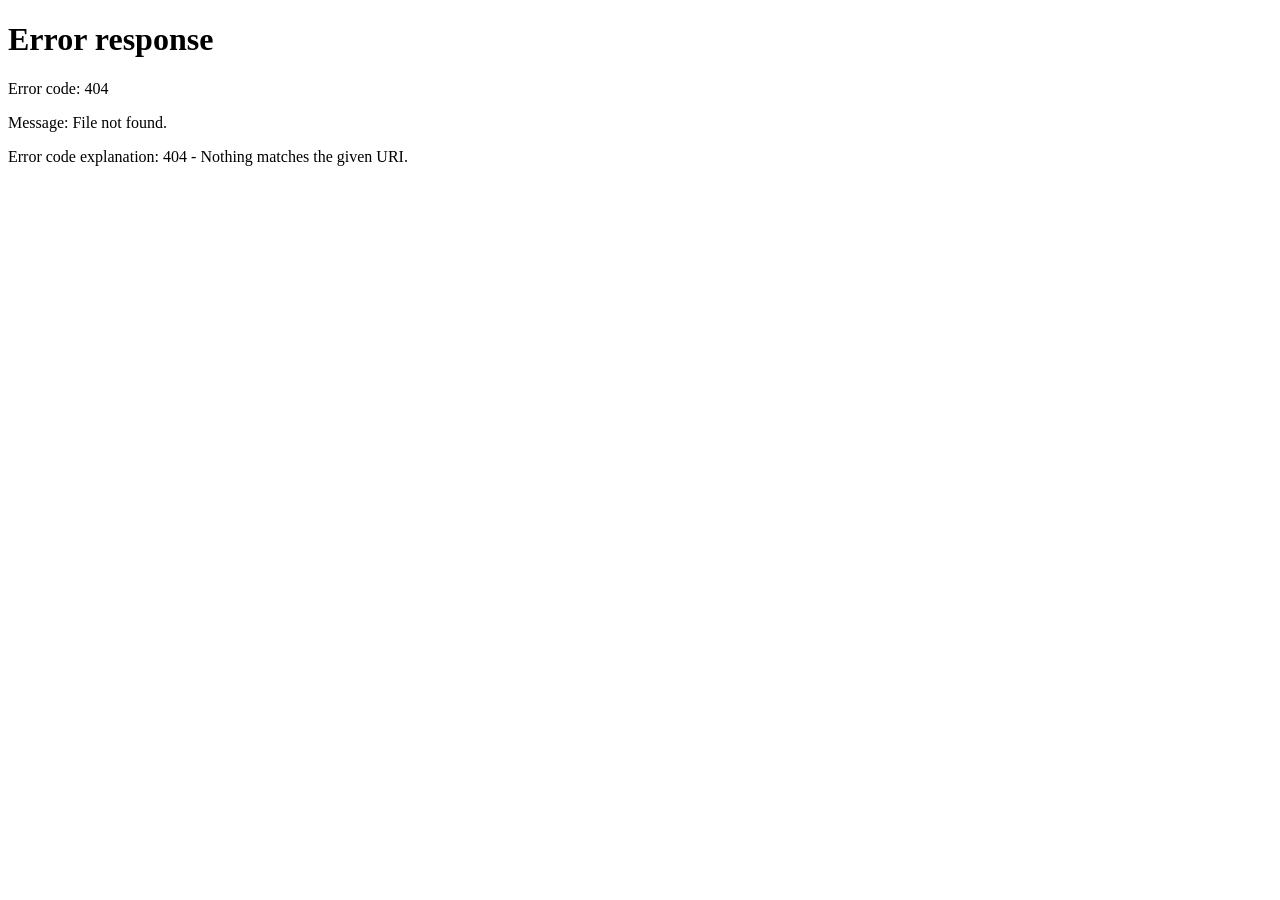
==== commit 4e592881: "Update index.html" ====
--- a/index.html
+++ b/index.html
@@ -3,67 +3,58 @@
 <head>
   <meta charset="UTF-8">
   <meta name="viewport" content="width=device-width, initial-scale=1.0">
-  <title>Toko Penerbit Pena Bisa - Toko Buku Literasi Modern</title>
+  <title>Toko Penerbit Pena Bisa</title>
   
-  <!-- Font Modern Plus Jakarta Sans -->
-  <link rel="preconnect" href="https://fonts.googleapis.com">
-  <link rel="preconnect" href="https://fonts.gstatic.com" crossorigin>
-  <link href="https://fonts.googleapis.com/css2?family=Plus+Jakarta+Sans:wght@500;600;700;800&display=swap" rel="stylesheet">
+  <!-- Redirect Otomatis ke Modul Beranda -->
+  <meta http-equiv="refresh" content="0; url=beranda/index.html">
   
-  <!-- Single Global CSS -->
-  <link rel="stylesheet" href="css/style.css">
+  <script>
+    // Fallback Redirection via JavaScript
+    window.location.href = "beranda/index.html";
+  </script>
+  
+  <style>
+    /* Styling Sederhana Saat Masa Transisi Redirect */
+    body {
+      margin: 0;
+      padding: 0;
+      display: flex;
+      justify-content: center;
+      align-items: center;
+      height: 100vh;
+      background-color: #f8fafc;
+      font-family: system-ui, -apple-system, sans-serif;
+      color: #0f172a;
+    }
+    .redirect-box {
+      text-align: center;
+    }
+    .spinner {
+      width: 32px;
+      height: 32px;
+      border: 3px solid #e2e8f0;
+      border-top-color: #f97316;
+      border-radius: 50%;
+      animation: spin 0.8s linear infinite;
+      margin: 0 auto 1rem auto;
+    }
+    @keyframes spin {
+      to { transform: rotate(360deg); }
+    }
+    a {
+      color: #f97316;
+      text-decoration: none;
+      font-weight: 600;
+    }
+  </style>
 </head>
-<body data-page="beranda">
+<body>
 
-  <!-- MASTER HEADER MODULAR (DILOAD AUTOMATIC VIA JS) -->
-  <div id="globalHeader"></div>
-
-  <!-- BANNER PROMO & HERO WRAPPER -->
-  <div class="hero-wrapper">
-    <!-- BANNER PROMOSI UTAMA -->
-    <a id="bannerPromoLink" href="katalog.html" class="banner-promo-container">
-      <img id="bannerPromoImg" src="assets/banner-default.png" alt="Banner Promosi Pena Bisa">
-    </a>
-
-    <!-- HERO INTRO CARD -->
-    <section class="hero-card">
-      <span id="heroBadge" class="badge-pill">Loading...</span>
-      <h1 id="heroHeadline">Toko Buku Resmi Pena Bisa</h1>
-      <p id="heroSubheadline">Memuat informasi penerbitan...</p>
-      
-      <div class="hero-buttons">
-        <a id="heroCtaPrimary" href="katalog.html" class="btn-brand-primary">Jelajahi Katalog</a>
-        <a id="heroCtaSecondary" href="bundling.html" class="btn-brand-secondary">Paket Bundling</a>
-      </div>
-    </section>
+  <div class="redirect-box">
+    <div class="spinner"></div>
+    <p>Mengarahkan ke Toko Penerbit Pena Bisa...</p>
+    <p><small>Jika halaman tidak berpindah otomatis, <a href="beranda/index.html">klik di sini</a>.</small></p>
   </div>
 
-  <!-- INFORMASI LAYANAN (3 CARDS) -->
-  <div class="section-wrapper">
-    <section class="info-grid" id="infoServicesGrid">
-      <!-- Injected via JS dari data/index.json -->
-    </section>
-  </div>
-
-  <!-- SHOWCASE KATEGORI LENGKAP (KATEGORI A-V) -->
-  <div class="section-wrapper">
-    <section>
-      <div class="section-title-box">
-        <span id="catBadge" class="badge-pill">Eksplorasi Literasi</span>
-        <h2 id="catTitle">🏷️ Kategori Buku Terbitan</h2>
-        <p id="catSubtitle">Pilih bidang keilmuan dan minat baca yang Anda cari</p>
-      </div>
-
-      <div id="categoryGrid" class="category-grid">
-        <!-- Injected via JS dari data/index.json -->
-      </div>
-    </section>
-  </div>
-
-  <!-- MASTER FOOTER MODULAR (DILOAD AUTOMATIC VIA JS) -->
-  <div id="globalFooter"></div>
-
-  <!-- CORE ENGINE SCRIPT -->
-  <script src="js/main.js"></script>
 </body>
 </html>
